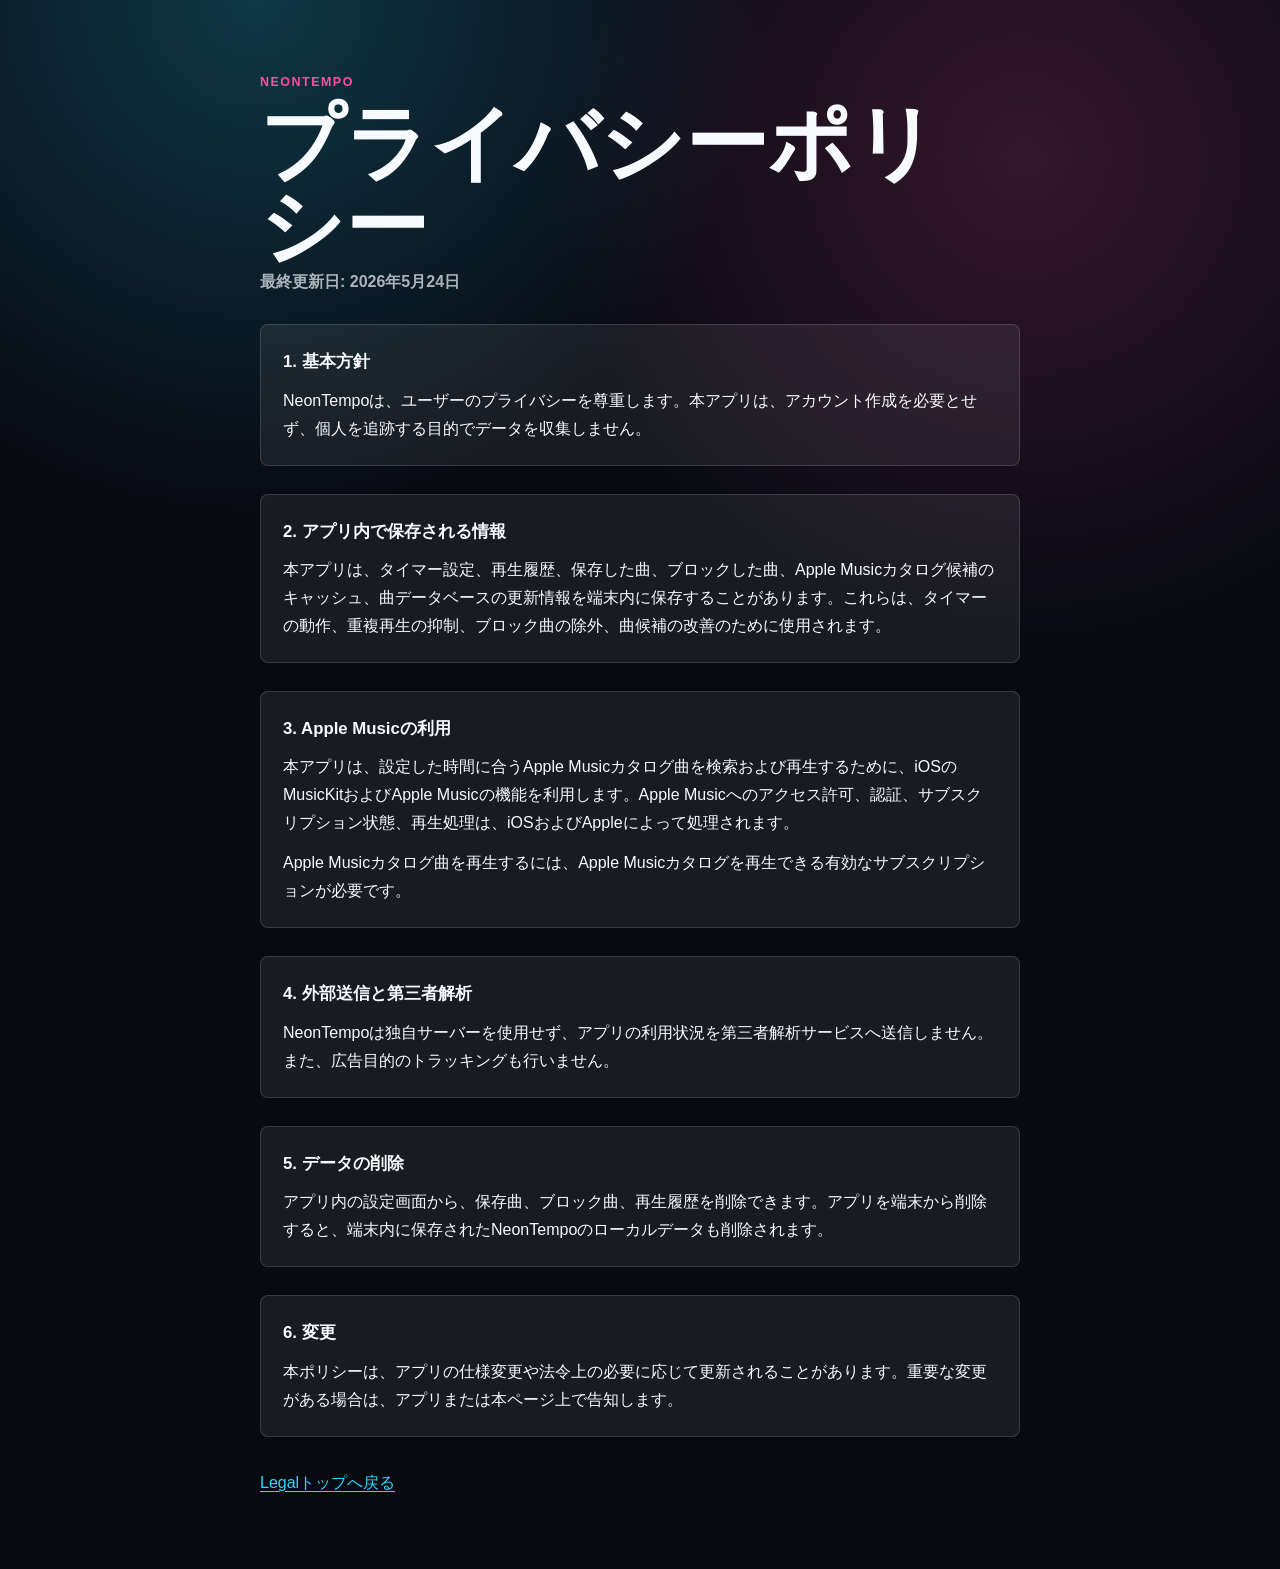
==== privacy.html @ 3c90aa05 "Add NeonTempo legal pages" ====
<!doctype html>
<html lang="ja">
<head>
  <meta charset="utf-8">
  <meta name="viewport" content="width=device-width, initial-scale=1">
  <title>NeonTempo プライバシーポリシー</title>
  <link rel="stylesheet" href="styles.css">
</head>
<body>
  <main class="page document">
    <p class="eyebrow">NeonTempo</p>
    <h1>プライバシーポリシー</h1>
    <p class="updated">最終更新日: 2026年5月24日</p>

    <section>
      <h2>1. 基本方針</h2>
      <p>NeonTempoは、ユーザーのプライバシーを尊重します。本アプリは、アカウント作成を必要とせず、個人を追跡する目的でデータを収集しません。</p>
    </section>

    <section>
      <h2>2. アプリ内で保存される情報</h2>
      <p>本アプリは、タイマー設定、再生履歴、保存した曲、ブロックした曲、Apple Musicカタログ候補のキャッシュ、曲データベースの更新情報を端末内に保存することがあります。これらは、タイマーの動作、重複再生の抑制、ブロック曲の除外、曲候補の改善のために使用されます。</p>
    </section>

    <section>
      <h2>3. Apple Musicの利用</h2>
      <p>本アプリは、設定した時間に合うApple Musicカタログ曲を検索および再生するために、iOSのMusicKitおよびApple Musicの機能を利用します。Apple Musicへのアクセス許可、認証、サブスクリプション状態、再生処理は、iOSおよびAppleによって処理されます。</p>
      <p>Apple Musicカタログ曲を再生するには、Apple Musicカタログを再生できる有効なサブスクリプションが必要です。</p>
    </section>

    <section>
      <h2>4. 外部送信と第三者解析</h2>
      <p>NeonTempoは独自サーバーを使用せず、アプリの利用状況を第三者解析サービスへ送信しません。また、広告目的のトラッキングも行いません。</p>
    </section>

    <section>
      <h2>5. データの削除</h2>
      <p>アプリ内の設定画面から、保存曲、ブロック曲、再生履歴を削除できます。アプリを端末から削除すると、端末内に保存されたNeonTempoのローカルデータも削除されます。</p>
    </section>

    <section>
      <h2>6. 変更</h2>
      <p>本ポリシーは、アプリの仕様変更や法令上の必要に応じて更新されることがあります。重要な変更がある場合は、アプリまたは本ページ上で告知します。</p>
    </section>

    <p class="footer-link"><a href="index.html">Legalトップへ戻る</a></p>
  </main>
</body>
</html>
---- styles.css ----
:root {
  color-scheme: dark;
  --bg: #080a12;
  --panel: rgba(255, 255, 255, 0.07);
  --line: rgba(255, 255, 255, 0.14);
  --text: #f7fbff;
  --muted: rgba(247, 251, 255, 0.68);
  --cyan: #27d8ff;
  --pink: #ff4fa3;
}

* {
  box-sizing: border-box;
}

body {
  margin: 0;
  min-height: 100vh;
  font-family: -apple-system, BlinkMacSystemFont, "Hiragino Sans", "Yu Gothic", sans-serif;
  line-height: 1.75;
  color: var(--text);
  background:
    radial-gradient(circle at 20% 0%, rgba(39, 216, 255, 0.22), transparent 32rem),
    radial-gradient(circle at 80% 10%, rgba(255, 79, 163, 0.18), transparent 30rem),
    var(--bg);
}

a {
  color: var(--cyan);
  text-decoration-thickness: 0.08em;
  text-underline-offset: 0.18em;
}

.page {
  width: min(880px, calc(100% - 32px));
  margin: 0 auto;
  padding: 72px 0;
}

.document {
  max-width: 760px;
}

.eyebrow {
  margin: 0 0 8px;
  color: var(--pink);
  font-size: 0.78rem;
  font-weight: 800;
  letter-spacing: 0.12em;
  text-transform: uppercase;
}

h1 {
  margin: 0;
  font-size: clamp(2.5rem, 9vw, 5.2rem);
  line-height: 1;
}

.lead,
.updated {
  color: var(--muted);
  font-weight: 650;
}

.links {
  display: grid;
  gap: 12px;
  margin-top: 32px;
}

.links a {
  display: block;
  padding: 18px 20px;
  border: 1px solid var(--line);
  border-radius: 8px;
  background: var(--panel);
  color: var(--text);
  font-weight: 800;
  text-decoration: none;
}

section {
  margin-top: 28px;
  padding: 22px;
  border: 1px solid var(--line);
  border-radius: 8px;
  background: var(--panel);
}

h2 {
  margin: 0 0 10px;
  font-size: 1.05rem;
}

p {
  margin: 0;
}

p + p {
  margin-top: 12px;
}

.footer-link {
  margin-top: 32px;
}
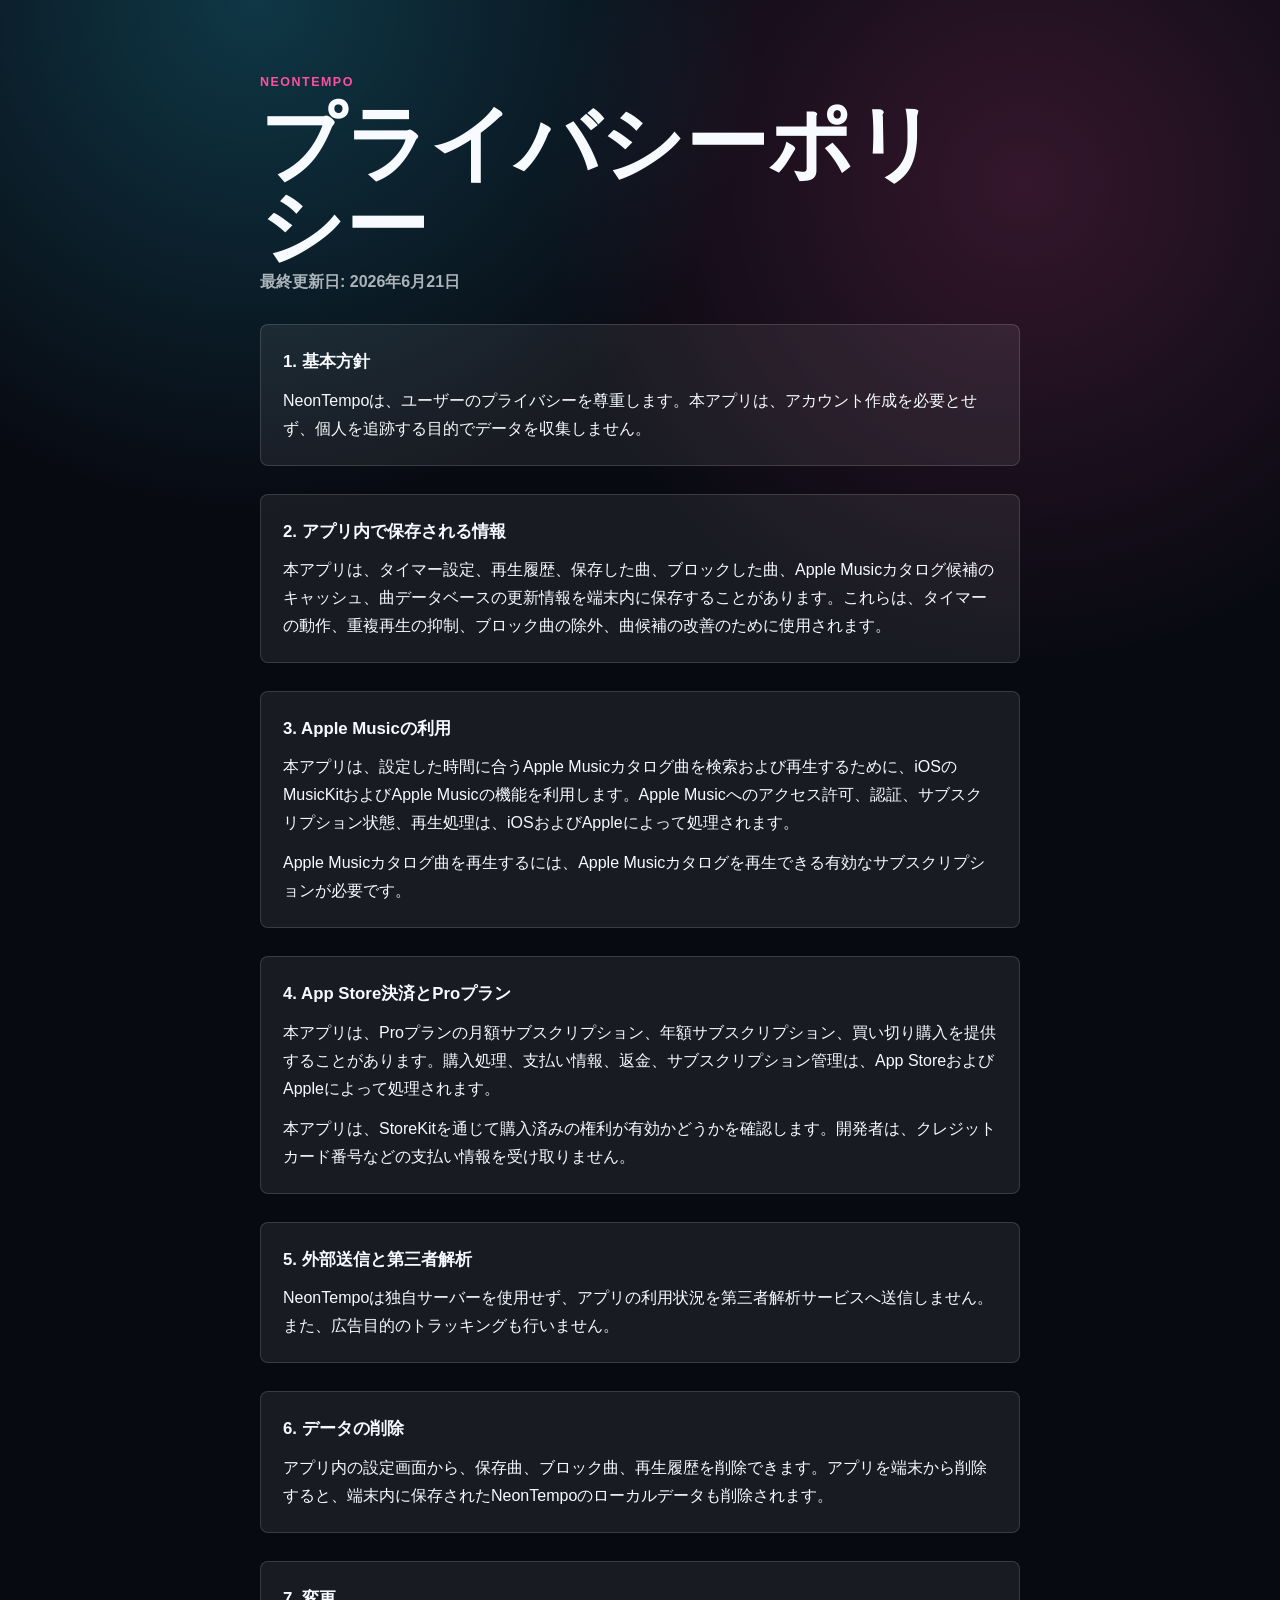
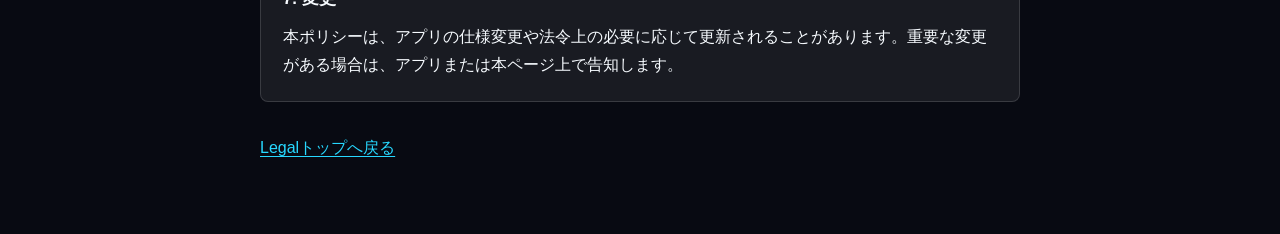
==== commit a664cb76: "Update legal pages for Pro purchases" ====
--- a/privacy.html
+++ b/privacy.html
@@ -10,7 +10,7 @@
   <main class="page document">
     <p class="eyebrow">NeonTempo</p>
     <h1>プライバシーポリシー</h1>
-    <p class="updated">最終更新日: 2026年5月24日</p>
+    <p class="updated">最終更新日: 2026年6月21日</p>
 
     <section>
       <h2>1. 基本方針</h2>
@@ -29,17 +29,23 @@
     </section>
 
     <section>
-      <h2>4. 外部送信と第三者解析</h2>
+      <h2>4. App Store決済とProプラン</h2>
+      <p>本アプリは、Proプランの月額サブスクリプション、年額サブスクリプション、買い切り購入を提供することがあります。購入処理、支払い情報、返金、サブスクリプション管理は、App StoreおよびAppleによって処理されます。</p>
+      <p>本アプリは、StoreKitを通じて購入済みの権利が有効かどうかを確認します。開発者は、クレジットカード番号などの支払い情報を受け取りません。</p>
+    </section>
+
+    <section>
+      <h2>5. 外部送信と第三者解析</h2>
       <p>NeonTempoは独自サーバーを使用せず、アプリの利用状況を第三者解析サービスへ送信しません。また、広告目的のトラッキングも行いません。</p>
     </section>
 
     <section>
-      <h2>5. データの削除</h2>
+      <h2>6. データの削除</h2>
       <p>アプリ内の設定画面から、保存曲、ブロック曲、再生履歴を削除できます。アプリを端末から削除すると、端末内に保存されたNeonTempoのローカルデータも削除されます。</p>
     </section>
 
     <section>
-      <h2>6. 変更</h2>
+      <h2>7. 変更</h2>
       <p>本ポリシーは、アプリの仕様変更や法令上の必要に応じて更新されることがあります。重要な変更がある場合は、アプリまたは本ページ上で告知します。</p>
     </section>
 
